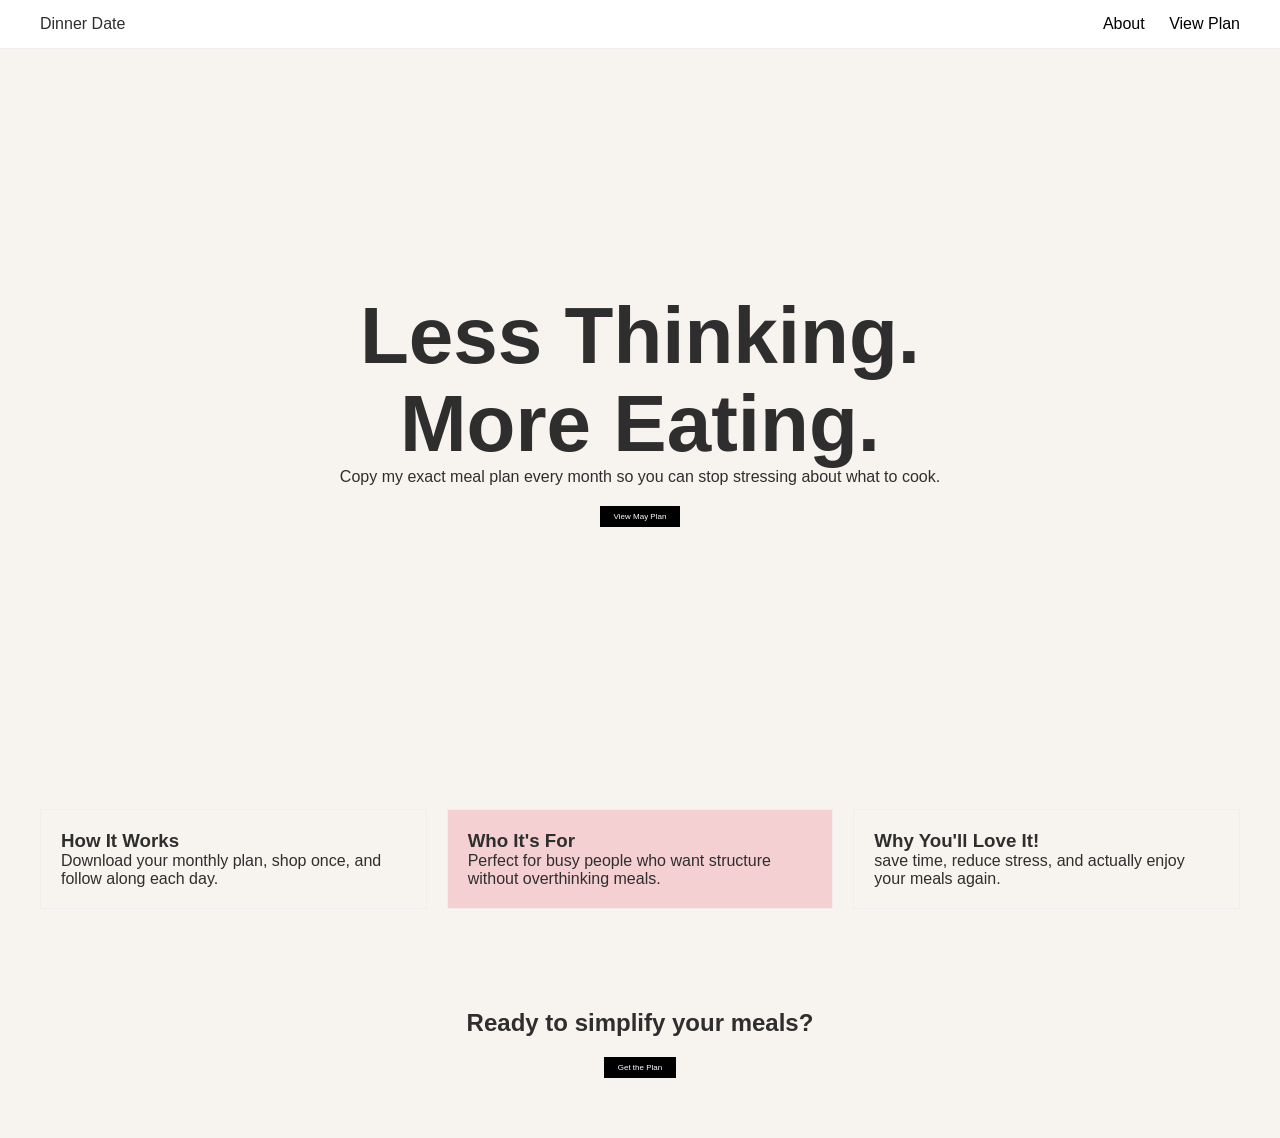
==== index.html @ d3c1f06d "Rename landingpage.html to index.html" ====
<!DOCTYPE html>
<html lang="eng">
    <head>

    <meta charset="utf-8" />
    <meta name="viewport" content="width=device-width, initial-scale=1.0"/>
    <title>Meal Plan</title>
    <link rel="stylesheet" href="style.css" />
</head>
<body>


    <!-- 🔝 Top Navigation-->
     <nav class="navbar">
        <div class="logo">Dinner Date</div>
        <div class="nav-links">
            <a href="About.html">About</a>
            <a href="mealplanviewpage.html" class="btn">View Plan</a>
        </div>
     </nav>

     <!-- Hero Section -->
      <section class="hero">
        <div class="hero-content">
        <h1>Less Thinking. More Eating.</h1>
        <p>
            Copy my exact meal plan every month so you can stop stressing about what to cook.
        </p>
        <a href="mealplanviewpage.html" class="cta-button">View May Plan</a>
        </div>

        
      </section>

      <!-- Three Boxes -->
       <section class="features">

        <div class="feature-box">
            <h3>How It Works</h3>
            <p>Download your monthly plan, shop once, and follow along each day.</p>
        </div>

        <div class="feature-box highlight">
            <h3>Who It's For</h3>
            <p>Perfect for busy people who want structure without overthinking meals.</p>
        </div>

        <div class="feature-box">
            <h3>Why You'll Love It!</h3>
            <p>save time, reduce stress, and actually enjoy your meals again.</p>
        </div>

       </section>

       <!-- Final CTA -->
        <Section class="final-cta">
            <h2>Ready to simplify your meals?</h2>
            <a href="may-2026.html" class="cta-button">Get the Plan</a>
        </Section>
</body>
</html>
---- style.css ----
:root {
                --cream: #F8F3EC;
                --warm-white: #fdfaf6;
                --sage-dim: #9BBFA6;
                --sage-dark: #3D6646;
                --terra: #C4714A;
                --gold: #C9973A;
                --gold-light: #F0D49A;
                --blush: #D4848A;
                --navy: #2E3A5E;
                --charcoal: #2E2E2E;
                --mid: #606060;
                --soft: #9A9490;
                --border: #E0D8CE;
                --sat-bg: #F5EDE3;
                --sun-bg: #EDF3EE;
                --cell-bg: #FDFAF5;
                --cobalt: #4A78C2;
                --mango: #E3A93A;
                --light-yellow: #F2D35E;
                --periwinkle: #8FA8D6;
                --lemon: #E2c750;
                --spring-green: #78913D;
                --leaf-green: #2B490E;
                --magic-purple: #542B7E;
                --pale-purple: #7B5CA5;
                --lavender: #B8A1CF;

            
            }
            * { box-sizing: border-box; margin: 0; padding: 0; }
            body { background: var(--cream); font-family:'Outfit', sans-serif; color: var(--charcoal); min-height: 100vh; }

            .calendar-header {
                background: #78913D;
                color: #F8F3EC;
                padding: 36px 28px 30px;
                text-align: center;
                position: relative;
                overflow: hidden;
            }
            .orb { position: absolute; border-radius: 50%; background:rgba(255,255,255,0,0.05); }
            .orb.a{width:280px;height:280px;top:-120px;left:-80px;}
            .orb.b{width:200px;height:200px;bottom:-100px;right:-40px;}
            .orb.c{width:120px;height:120px;top:10px;right:120px;background:rgba(107,158,120,0.12);}
            .header h1 { font-family: 'Cormorant Garamond',serif; font-size:clamp(2.2rem,6vw,3.6rem); font-weight:700; letter-spacing:1px;position:relative; }

            .legend { 
                display: flex; flex-wrap: wrap; gap:10px 20px; justify-content:center;
                padding:14px 24px; background:var(--warm-white);
            }
            .li { display:flex; align-items:center; gap:6px; font-size:0.7rem; font-weight:500; color:var(--mid); }
            .pip { width:9px; height:9px; border-radius:50%; flex-shrink:0; }
            .pip-b { background:var(--gold); }
            .pip-l { background:var(--terra); }
            .pip-lo { background:var(--sage-dim); }
            .pip-d { background:var(--sage-dark); }
            .pip-ep {background:#90D4A0; border:1.5px dashed #3A8A50; }
            .pip-wk { background:var(--blush); }

            .notebar {
                background: #FFF8EC; border-bottom:1px solid #EDD89A;
                padding: 10px 24px; font-size:0.73rem; color: #7A5A18; text-align:center; line-height:1.6;
            }
        .cal-wrap { padding:22px 12px 48px; max-width:1280px; margin:0 auto; }

        .dheaders { display:grid; grid-template-columns:repeat(7,1fr); gap:3px; }
        .dh { text-align:center; font-size:0.63rem; font-weight:600; letter-spacing:2px; text-transform:uppercase; color:var(--soft); padding:6px 2px; }
        .dh.wk { color: var(--terra); }

        .grid { display:grid; grid-template-columns:repeat(7,1fr); gap:3px; }

        .cell {
            background:var(--cell-bg); border:1px solid var(--border);
            border-radius:10px; padding:9px 7px 10px; min-height:215px;
            transition: box-shadow 0.18s, transform 0.18s;
        }
        .cell:hover { box-shadow:0 6px 20px rgba(0,0,0,0.09); transform:translateY(-2px); z-index:2; }
        .cell.sat { background:var(--sat-bg); }
        .cell.sun { background: var(--sun-bg); }
        .cell.empty { background:transparent; border-color:transparent; pointer-events: none; min-height:215px; }
        .cell.preplan { opacity:0.55; border-style:dashed; }

        .ctop { display: flez; align-items: baseline; gap:5px; margin-bottom:7px; }
        .cnum { font-family: 'Cormrant Garamond',serif; font-size:1.2rem; font-weight:700; line-height:1; }
        .cell.sat .cnum { color:var(--terra); }
        .cell.sun .cnum { color:var(--sage-dark); }
        .cdname { font-size:0.57rem; font-weight:600; letter-spacing:1.2px; text-transform:uppercase; color:var(--soft); padding:2px 5px; background: var(--border); border-radius:3px; }

        .meal { border-radius:5px; padding:4px 7px 5px;margin-bottom:4px; }
        .mtype { font-size:0.53rem; font-weight:600; letter-spacing:1.1px; text-transform:uppercase; opacity:0.65; display: block; margin-bottom:1px }
        .mname { font-size:0.67rem; font-weight:500; line-height:1.3; display:block; }
        .mnote { font-size:0.58rem; opacity:0.6; font-style:italic; display:block; }

        .ep { display:inline-block; font-size:0.52rem; background: #C0EFCB; color: #1A6A30; border-radius:3px; padding:0 4px; font-weight:600; letter-spacing:0.4px; margin-left:3px; vertical-align:middle; }
        .wk { display:inline-block; font-size:0.52rem; background: #F4D0D2; color: #8A2A30; border-radius:3px; padding:0 4px; font-weight:600; letter-spacing:0.4px; margin-left:3px; vertical-align:middle; }

        .m-b  { background: #FDF3DC; border-left:3px solid var(--gold);          color:#6A5010; }
        .m-l  { background: #FAEAE0; border-left:3px solid var(--terra);         color:#7A3A18; }
        .m-lo { background: #EEF0EC; border-left:3px solid var(--sage-dim);      color:#4A5E4A; }
        .m-d  { background: #E6F0E8; border-left:3px solid var(--sage-dark);     color:#1E4828; }
        .m-bl { background: #F4F0EA; border-left:3px solid var(--border);        color:var(--soft); font-style:italic; }

        /*Footer*/
        .footer { max-width:1280px; margin:0 auto 48px; padding:0 12px; }
        .card { background:var(--warm-white); border:1px salid var(--border); border-radius:12px; padding:20px 22px; margin-bottom:12px; }
        .card h3 { font-family: 'Cormorant Garamond',serif; font-size:1.1rem; font-weight:700; margin-bottom:10px; color:var(--navy); }
        .card ul { list-style:none; }
        .card ul li { font-size:0.77rem; color:var(--mid); padding:5px 0; border-bottom:1px solid var(--border); line-height:1.5; }
        .card ul li:last-child { border-bottom:none; }
        .card ul li::before { content:'→'; color:var(--sage); font-weight:600; } 
        .card.warn { border-color:#EDD89A; background:#FFFBF0}
        .card.warn h3 { color:#8A6010; }
      

body {
  margin: 0;
  font-family: Arial, sans-serif;
  background: #f7f3ee
}

/* NAVBAR */
.navbar {
  display: flex;
  justify-content: space-between;
  padding: 15px 40px;
  background: white;
  border-bottom: 1px solid #eee;
}

.nav-links a {
  margin-left: 20px;
  text-decoration: none;
  color: black;
}

/* HERO */
.hero {
  display: flex;
  flex-direction: column;
  justify-content: center;
  align-items: center;
  height: 80vh;
  text-align: center;
  gap: 20px;
}

.hero-small {
  padding: 20px 20px;
  height: 30vh;
  background: var(--cobalt);
  border-bottom: 1px solid rgba(0,0,0,0.3);
  box-shadow: inset 0 -10px 20px rgba(0,0,0,0.08);
}

.hero-content {
  max-width: 700px;
}

.hero h1 {
  font-size: 5rem;
  line-height: 1.1;
}

.hero-visual {
  flex: 1;
  background: #f5f5f5;
}

/* BUTTON */
.cta-button {
  display: inline-block;
  margin-top: 20px;
  width: fit-content;
  padding: 6px 14px;
  font-size: 8px;
  background: black;
  color: white;
  text-decoration: none;
  font-family: sans-serif;
}

/* FEATURES */
.features {
  display: flex;
  gap: 20px;
  padding: 40px;
}

.feature-box {
  flex: 1;
  padding: 20px;
  border: 1px solid #eee;
}

.highlight {
  background: #F4D0D2
}

/* FINAL CTA */
.final-cta {
  text-align: center;
  padding: 60px 20px;
}

.header {
  padding: 40px 20px;
   color: black;
  font-size: 40px;
  
}

.header-viewpage {
  padding: 40px 20px;
  color: #F8F3EC;
  font-size: 40px;
}

.preview {
  height: 100vh;
  display: flex;
  justify-content: center;
  align-items: center;
  border-top: 1px solid #ddd
}

.preview-content {
  display: flex;
  justify-content: center;
  gap: 40px;
  align-items: center;
}

.preview-left {
  max-width: 210px;
  justify-content: center;
  display: flex;
  flex-direction: column;
  gap: 10px;
  align-items: center;
  text-align: center;
  transform: rotate(-5deg);
  font-family: 'over the rainbow', cursive;
}

.preview-right {
  max-width: 210px;
  justify-content: center;
  display: flex;
  flex-direction: column;
  gap: 10px;
  align-items: center;
  text-align: center;
  transform: rotate(5deg);
  font-family: 'over the rainbow', cursive;
}

.preview img {
  max-width: 500px;
  width: 100%;
}

.calendar-frame {
  width: 750px;
  height: 500px;
  border: 1px black;
  box-shadow: 0 4px 12px rgba(0,0,0,0.08);
}

.preview-text {
  max-width: 300px;
}

.explanation {
  text-align: center;
  background: #CBB7D9;
  padding: 60px 20px;
  border-radius: 12px;
  min-height: 300px;


}

.explanation-intro {
  color:#606060;

}

.explanation-content {
  display: flex;
  gap: 30px;
  flex-direction: column;
  

  
}

.explanation h1{
  color: var(--cream);
}



.explanation-grid {
  display:flex;
  flex-wrap: wrap;
  justify-content: center;
  gap: 24px;
  margin-bottom: 200px;


}

.explanation-item {

  justify-content: center;  
  flex-direction: column;
  font-size: 10px; 
  flex: 0 0 250px;
  gap: 12px;
  line-height: 1.4;
  border: 1px solid #ddd;
  border-radius: 10px;
  text-align: center;
  color:#4A5E4A;
  padding: 16px;
  background:var(--cream);
  box-shadow: 0 4px 12px rgba(0,0,0,0.08);

}

.explanation-item h3 {
  margin-bottom: 8px;
}

.explanation-item p {
  margin-top: 0;
  line-height: 1.5;
}

.youtoo {
  display:flex;
  border-radius: 10px;
  flex-wrap: wrap;
  gap: 12px;
  justify-content: center;
  list-style: none
}

.youtoo li {
  padding: 10px 14px;
  border-radius: 10px;
  border: 1px solid #ddd;
}


.what-you-get {
  padding: 60px 20px;
  text-align: center;
  font-family:  "Noto Sans", sans-serif;
}

.what-you-get h1 {
  font-size: 3rem;
  font-weight: 400;
}

.what-you-get-list {
  max-width: 700px;
  margin: 0 auto;
  display: flex;
  flex-direction: column;
}

.what-you-get-item {
  padding: 18px 10px;
  font-size: 2rem;
  font-weight: 200;
  border-bottom: 1px solid rgba(0,0,0,0.1);
}

.buy-button {
  display: inline-block;
  padding: 12px 20px;
  background: var(--sage-dark);
  color: white;
  border-radius: 8px;
  text-decoration: none;
  margin-top: 20px;
  font-size: 1.2rem;
}

.footer {
  text-align: center;
  padding: 40px 20px;
  color: var(--mid);
  font-size: 0.9rem;
}

.footer-links {
  display: flex;
  justify-content: center;
  gap: 16px;
  margin-top: 10px;
}
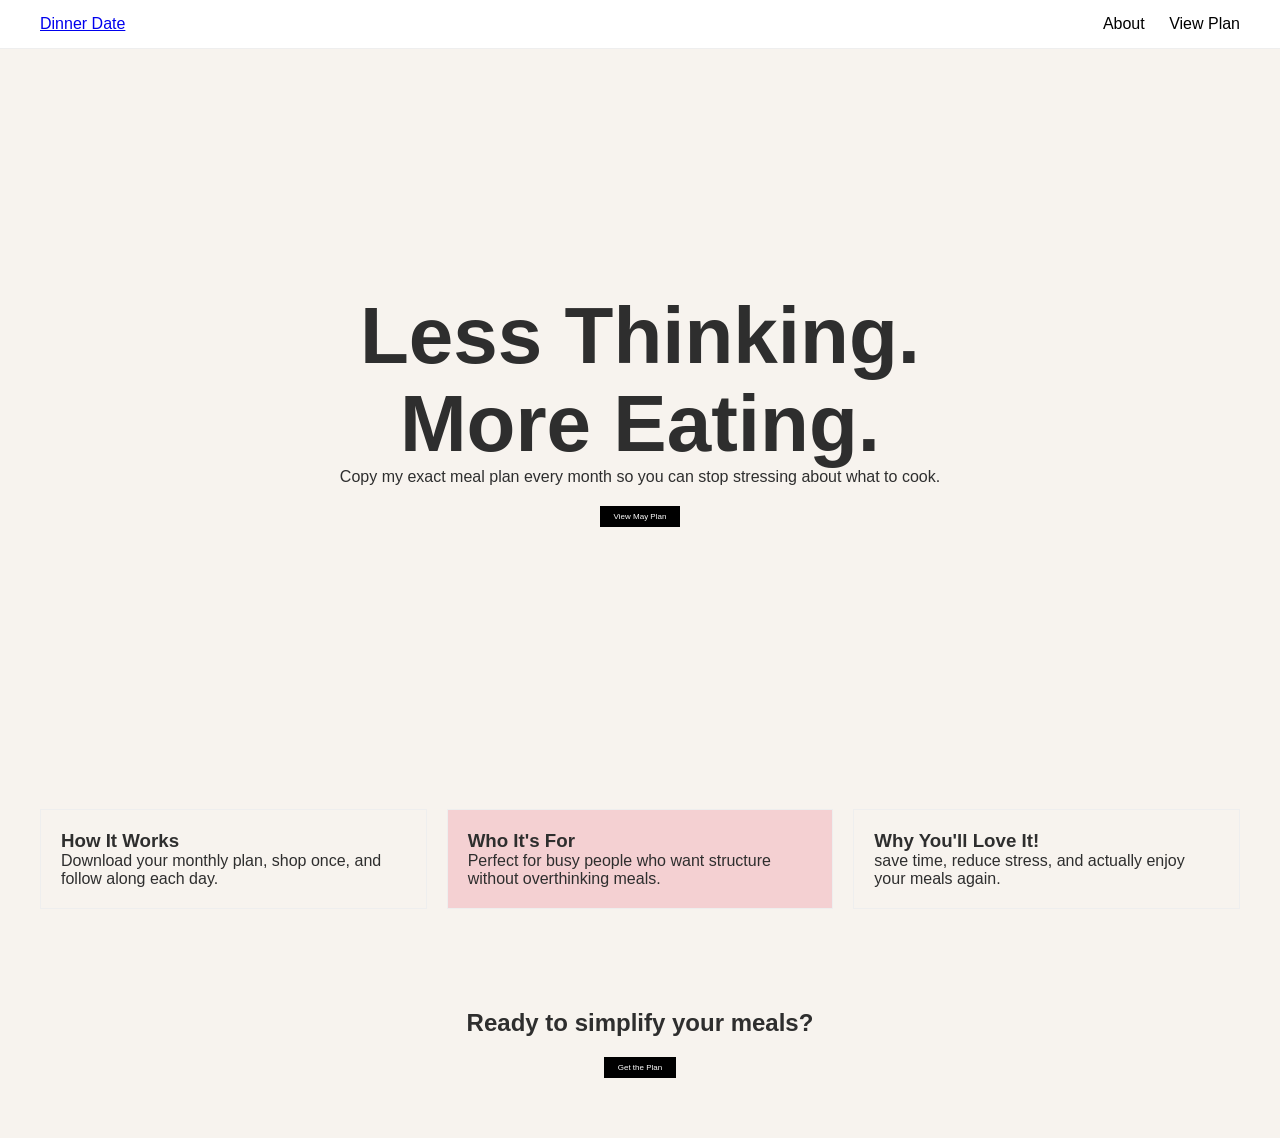
==== commit abaf17ad: "Fix HTML structure and navigation links" ====
--- a/index.html
+++ b/index.html
@@ -12,7 +12,7 @@
 
     <!-- 🔝 Top Navigation-->
      <nav class="navbar">
-        <div class="logo">Dinner Date</div>
+        <a href="index.html" class="logo">Dinner Date</a>
         <div class="nav-links">
             <a href="About.html">About</a>
             <a href="mealplanviewpage.html" class="btn">View Plan</a>
